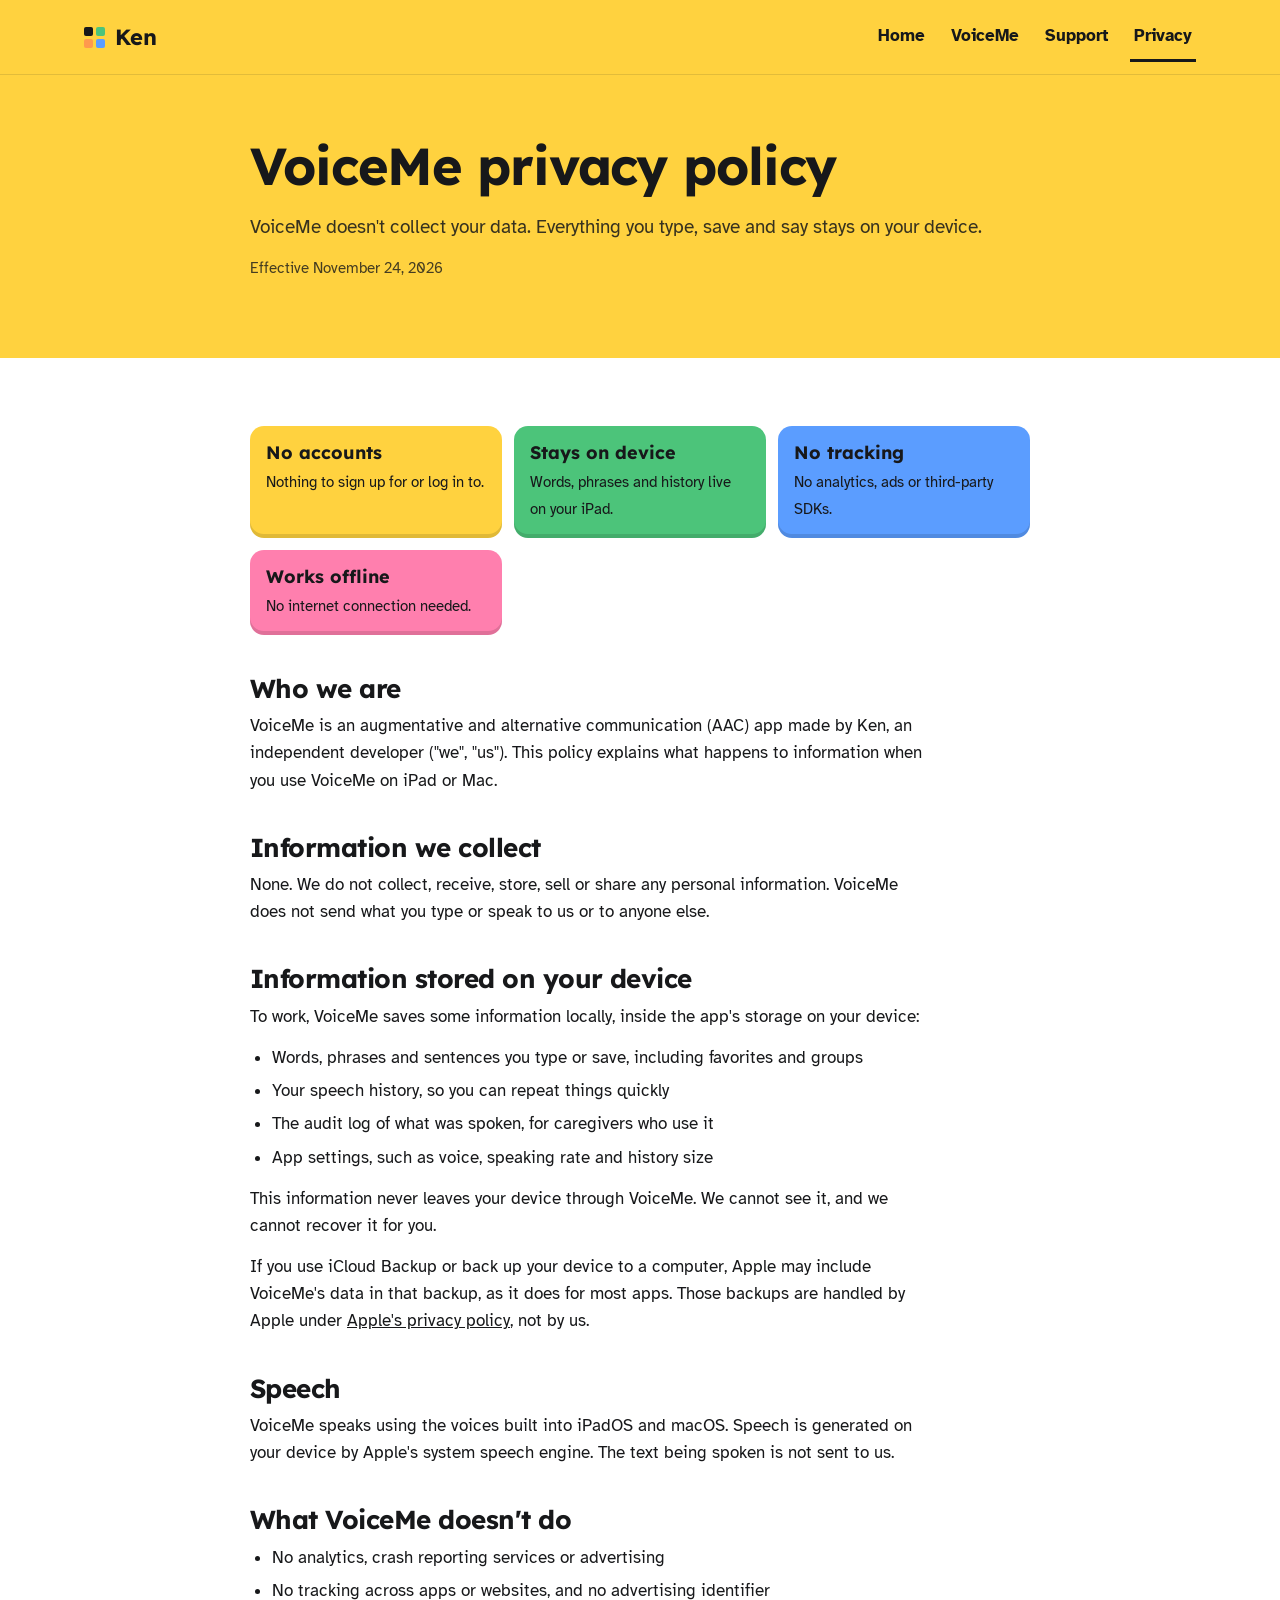
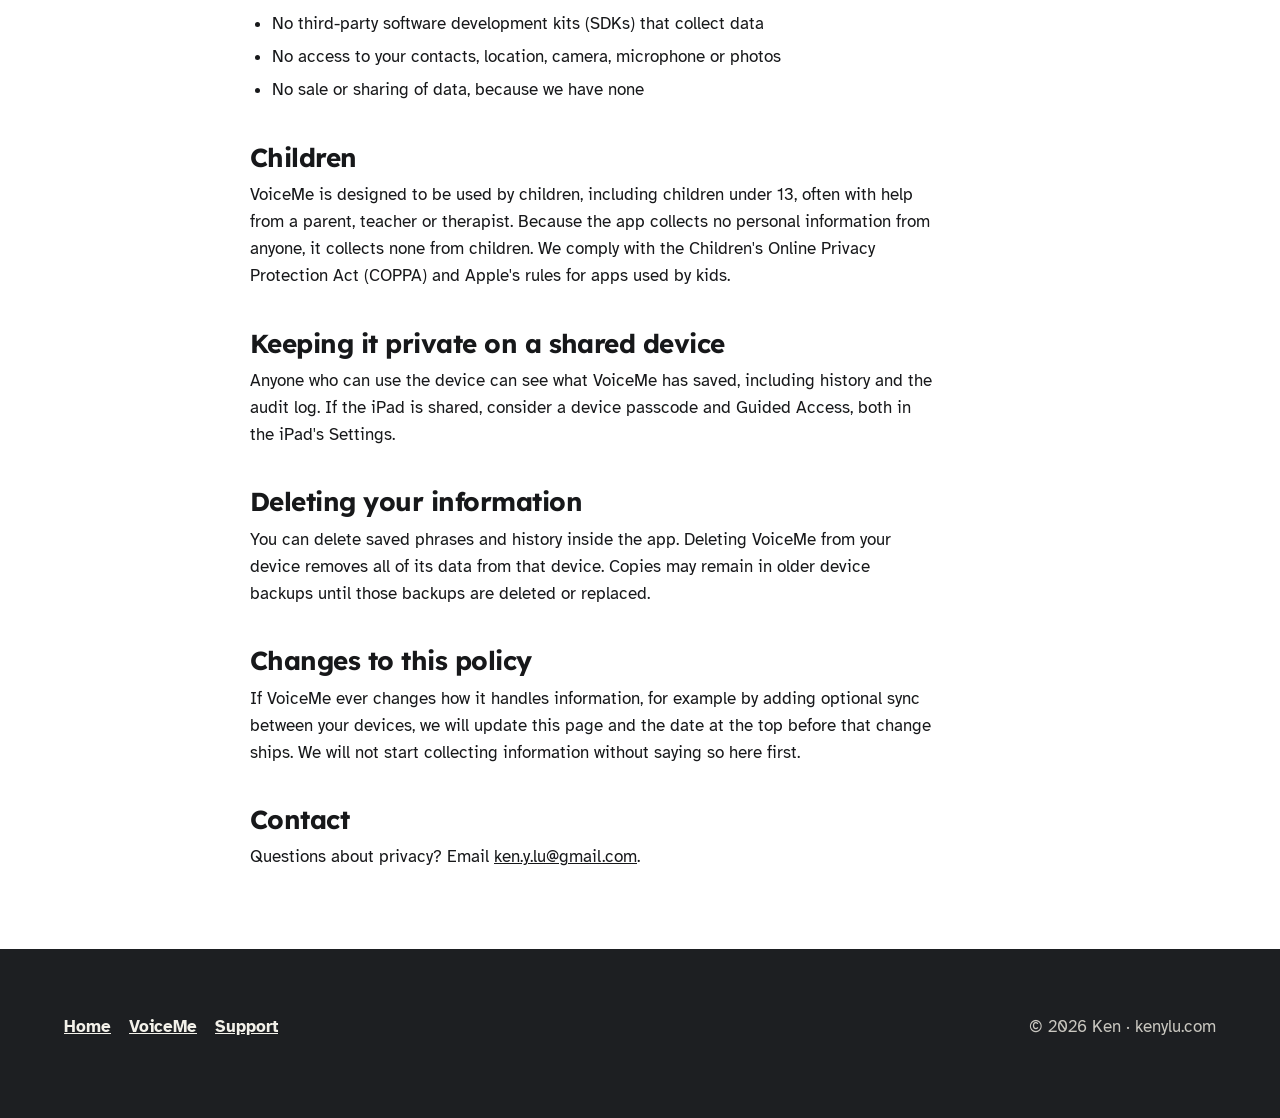
==== voiceme/privacy/index.html @ a942836a "Add VoiceMe Privacy Policy HTML page This file contains the complete privacy policy for VoiceMe, det" ====
<!DOCTYPE html>
<html lang="en">
<head>
<meta charset="utf-8">
<meta name="viewport" content="width=device-width, initial-scale=1">
<title>VoiceMe Privacy Policy</title>
<meta name="description" content="VoiceMe privacy policy: everything you type and save stays on your device. No accounts, no ads, no analytics, no tracking.">
<link rel="icon" href="data:image/svg+xml,%3Csvg xmlns='http://www.w3.org/2000/svg' viewBox='0 0 20 20'%3E%3Crect width='9' height='9' rx='2' fill='%2317181a'/%3E%3Crect x='11' width='9' height='9' rx='2' fill='%234cc47a'/%3E%3Crect y='11' width='9' height='9' rx='2' fill='%23ff9a4d'/%3E%3Crect x='11' y='11' width='9' height='9' rx='2' fill='%235b9dff'/%3E%3C/svg%3E">
<link rel="preconnect" href="https://fonts.googleapis.com">
<link rel="stylesheet" href="https://fonts.googleapis.com/css2?family=Lexend:wght@500;700&family=Atkinson+Hyperlegible:wght@400;700&display=swap">
<link rel="stylesheet" href="/assets/site.css">
</head>
<body>
<nav><div class="wrap">
  <a class="mark" href="/"><i><b></b><b></b><b></b><b></b></i>Ken</a>
  <a class="l" href="/">Home</a>
  <a class="l" href="/voiceme/">VoiceMe</a>
  <a class="l" href="/voiceme/support/">Support</a>
  <a class="l" href="/voiceme/privacy/" aria-current="page">Privacy</a>
</div></nav>

<main>
  <section class="hero band"><div class="doc">
    <h1>VoiceMe privacy policy</h1>
    <p class="lede">VoiceMe doesn't collect your data. Everything you type, save and say stays on your device.</p>
    <p class="date">Effective November 24, 2026</p>
  </div></section>

  <section class="band"><div class="doc">
    <div class="sum">
      <div class="y"><b>No accounts</b><span>Nothing to sign up for or log in to.</span></div>
      <div class="g"><b>Stays on device</b><span>Words, phrases and history live on your iPad.</span></div>
      <div class="bl"><b>No tracking</b><span>No analytics, ads or third-party SDKs.</span></div>
      <div class="pk"><b>Works offline</b><span>No internet connection needed.</span></div>
    </div>

    <h2>Who we are</h2>
    <p>VoiceMe is an augmentative and alternative communication (AAC) app made by Ken, an independent developer ("we", "us"). This policy explains what happens to information when you use VoiceMe on iPad or Mac.</p>

    <h2>Information we collect</h2>
    <p>None. We do not collect, receive, store, sell or share any personal information. VoiceMe does not send what you type or speak to us or to anyone else.</p>

    <h2>Information stored on your device</h2>
    <p>To work, VoiceMe saves some information locally, inside the app's storage on your device:</p>
    <ul>
      <li>Words, phrases and sentences you type or save, including favorites and groups</li>
      <li>Your speech history, so you can repeat things quickly</li>
      <li>The audit log of what was spoken, for caregivers who use it</li>
      <li>App settings, such as voice, speaking rate and history size</li>
    </ul>
    <p>This information never leaves your device through VoiceMe. We cannot see it, and we cannot recover it for you.</p>
    <p>If you use iCloud Backup or back up your device to a computer, Apple may include VoiceMe's data in that backup, as it does for most apps. Those backups are handled by Apple under <a href="https://www.apple.com/legal/privacy/">Apple's privacy policy</a>, not by us.</p>

    <h2>Speech</h2>
    <p>VoiceMe speaks using the voices built into iPadOS and macOS. Speech is generated on your device by Apple's system speech engine. The text being spoken is not sent to us.</p>

    <h2>What VoiceMe doesn't do</h2>
    <ul>
      <li>No analytics, crash reporting services or advertising</li>
      <li>No tracking across apps or websites, and no advertising identifier</li>
      <li>No third-party software development kits (SDKs) that collect data</li>
      <li>No access to your contacts, location, camera, microphone or photos</li>
      <li>No sale or sharing of data, because we have none</li>
    </ul>

    <h2>Children</h2>
    <p>VoiceMe is designed to be used by children, including children under 13, often with help from a parent, teacher or therapist. Because the app collects no personal information from anyone, it collects none from children. We comply with the Children's Online Privacy Protection Act (COPPA) and Apple's rules for apps used by kids.</p>

    <h2>Keeping it private on a shared device</h2>
    <p>Anyone who can use the device can see what VoiceMe has saved, including history and the audit log. If the iPad is shared, consider a device passcode and Guided Access, both in the iPad's Settings.</p>

    <h2>Deleting your information</h2>
    <p>You can delete saved phrases and history inside the app. Deleting VoiceMe from your device removes all of its data from that device. Copies may remain in older device backups until those backups are deleted or replaced.</p>

    <h2>Changes to this policy</h2>
    <p>If VoiceMe ever changes how it handles information, for example by adding optional sync between your devices, we will update this page and the date at the top before that change ships. We will not start collecting information without saying so here first.</p>

    <h2>Contact</h2>
    <p>Questions about privacy? Email <a href="mailto:ken.y.lu@gmail.com">ken.y.lu@gmail.com</a>.</p>
  </div></section>
</main>

<footer class="band" id="contact"><div class="wrap">
  <div>
    <p class="links"><a href="/">Home</a><a href="/voiceme/">VoiceMe</a><a href="/voiceme/support/">Support</a></p>
  </div>
  <p>© 2026 Ken · kenylu.com</p>
</div></footer>
</body>
</html>
---- assets/site.css ----
/* VOICE everyday and warm: a person's site, with VoiceMe as one project
   IDEA an AAC communication board: colour-coded word tiles (people yellow, actions green, things orange, describing blue, social pink)
   PICTURE home: a board of tiles about Ken; VoiceMe: a working iPad sketch of the app
   COLOUR white ground, near-black ink, sunflower yellow band leading, board colours as working accents
   TYPE Lexend 700 display + Atkinson Hyperlegible text (both built for readability)
   LAYOUT laptop: yellow band with intro left and picture right; phone: title, picture, then text */
:root{color-scheme:light dark;--bg:light-dark(#ffffff,#131517);--ink:light-dark(#17181a,#f3f1ea);--soft:light-dark(#55575c,#b5b3ad);--line:light-dark(#e4e2dc,#2c2f33);--band:light-dark(#ffd23f,#3a3110);--bandink:light-dark(#17181a,#fff6d6);--panel:light-dark(#f7f6f2,#1b1e21);--y:#ffd23f;--g:#4cc47a;--o:#ff9a4d;--b:#5b9dff;--p:#ff7fae;--tileink:#17181a;--dev:light-dark(#1d1f22,#0a0b0c)}
:root[data-theme=light]{color-scheme:light}
:root[data-theme=dark]{color-scheme:dark}
*{box-sizing:border-box;min-width:0}
html{scroll-padding-top:80px}
body{margin:0;background:var(--bg);color:var(--ink);font:17px/1.6 "Atkinson Hyperlegible",system-ui,sans-serif;overflow-x:clip}
a{color:inherit}
h1,h2,h3{font-family:Lexend,system-ui,sans-serif;font-weight:700;line-height:1.05;letter-spacing:-.02em;text-wrap:balance;margin:0}
h1{font-size:clamp(36px,5vw,52px)}
h2{font-size:clamp(28px,3.4vw,38px);margin-bottom:16px}
h3{font-size:21px;margin-bottom:6px;line-height:1.2}
p{margin:0 0 14px;max-width:62ch}
.band{padding-block:clamp(32px,5vw,72px);padding-left:max(5vw,16px);padding-right:max(5vw,16px)}
.wrap{max-width:1240px;margin:0 auto}
nav{position:sticky;top:0;z-index:5;background:var(--band);color:var(--bandink);border-bottom:1px solid color-mix(in srgb,var(--bandink) 12%,transparent)}
nav .wrap{display:flex;flex-wrap:wrap;align-items:center;gap:4px 18px;padding:12px max(5vw,16px)}
.mark{font:700 22px Lexend,sans-serif;text-decoration:none;margin-right:auto;display:flex;align-items:center;gap:10px}
.mark i{display:grid;grid-template-columns:repeat(2,9px);gap:3px}
.mark i b{width:9px;height:9px;border-radius:2px;background:var(--bandink)}
.mark i b:nth-child(2){background:var(--g)}
.mark i b:nth-child(3){background:var(--o)}
.mark i b:nth-child(4){background:var(--b)}
nav a.l{text-decoration:none;padding:10px 4px;font-weight:700;border-bottom:3px solid transparent}
nav a.l:hover,nav a.l[aria-current]{border-color:currentColor}
.hero{background:var(--band);color:var(--bandink)}
.hero .wrap{display:grid;grid-template-columns:minmax(0,5fr) minmax(0,7fr);gap:clamp(24px,4vw,56px);align-items:center}
.lede{font-size:19px;color:var(--bandink);opacity:.86;margin-top:18px}
.btns{display:flex;flex-wrap:wrap;gap:12px;margin-top:24px}
.btn{display:inline-flex;align-items:center;min-height:48px;padding:0 20px;border-radius:12px;font-weight:700;text-decoration:none;border:2px solid currentColor;cursor:pointer;font-size:16px;font-family:inherit;background:transparent;color:inherit}
.btn.solid{background:var(--bandink);color:var(--band);border-color:var(--bandink)}
.btn:focus-visible,.tile:focus-visible,input:focus-visible,button:focus-visible,a:focus-visible,summary:focus-visible{outline:3px solid var(--b);outline-offset:3px}
/* home: tiles about Ken */
.me{display:grid;grid-template-columns:repeat(3,minmax(0,1fr));gap:12px}
.me div{border-radius:18px;padding:18px;min-height:130px;display:flex;flex-direction:column;justify-content:flex-end;color:var(--tileink);box-shadow:inset 0 -6px 0 rgba(0,0,0,.14)}
.me .big{grid-column:span 2;grid-row:span 2;background:#fff;border:3px solid var(--tileink)}
.me .wide{grid-column:1/-1;min-height:96px}
.me .k{background:var(--tileink);color:#fff6d6}
.me b{font:700 clamp(20px,2.4vw,30px)/1.1 Lexend,sans-serif;letter-spacing:-.02em}
.me .big b{font-size:clamp(28px,3.6vw,44px)}
.me span{font-size:15px;margin-top:6px;opacity:.85}
/* VoiceMe: the device */
.ipad{background:var(--dev);border-radius:34px;padding:16px;box-shadow:0 24px 0 -12px color-mix(in srgb,#000 22%,transparent);max-width:680px;margin-inline:auto;width:100%}
.screen{background:#fbfaf7;color:#17181a;border-radius:20px;padding:14px;display:grid;gap:12px}
.sbar{display:flex;justify-content:space-between;font-size:13px;color:#55575c;padding:0 4px}
.msg{display:flex;gap:8px;align-items:stretch}
.msg input{flex:1;font:700 clamp(17px,2vw,22px) "Atkinson Hyperlegible",sans-serif;padding:12px 14px;border:2px solid #d9d6cd;border-radius:14px;background:#fff;color:#17181a;min-height:56px}
.speak{border:0;border-radius:14px;background:#17181a;color:#fff;font:700 17px Lexend,sans-serif;padding:0 20px;min-height:56px;cursor:pointer;display:flex;align-items:center;gap:8px}
.speak svg{width:22px;height:22px}
.speak.on{background:#1f8f4d}
.ctl{display:flex;gap:8px;flex-wrap:wrap;align-items:center}
.ctl button{border:1px solid #d9d6cd;background:#fff;color:#17181a;border-radius:10px;min-height:44px;padding:0 14px;font:700 15px "Atkinson Hyperlegible",sans-serif;cursor:pointer}
.ctl span{font-size:14px;color:#55575c;margin-left:auto}
.board{display:grid;grid-template-columns:repeat(4,minmax(0,1fr));gap:8px}
.tile{border:0;border-radius:12px;min-height:64px;font:700 clamp(15px,1.6vw,19px) "Atkinson Hyperlegible",sans-serif;color:var(--tileink);cursor:pointer;box-shadow:inset 0 -4px 0 rgba(0,0,0,.14);transition:transform .12s}
.tile:active{transform:translateY(2px);box-shadow:inset 0 -2px 0 rgba(0,0,0,.14)}
.y{background:var(--y)}
.g{background:var(--g)}
.o{background:var(--o)}
.bl{background:var(--b)}
.pk{background:var(--p)}
.recent{display:flex;gap:6px;flex-wrap:wrap;font-size:14px}
.recent b{color:#55575c;font-weight:400;margin-right:4px;align-self:center}
.recent button{border:1px dashed #c9c5ba;background:transparent;color:#17181a;border-radius:999px;padding:6px 12px;min-height:36px;font:14px "Atkinson Hyperlegible",sans-serif;cursor:pointer}
.sr{position:absolute;left:-9999px}
.note{font-size:14px;margin-top:12px;text-align:center;color:var(--bandink);opacity:.75}
/* sections */
.cols{display:grid;grid-template-columns:repeat(auto-fit,minmax(min(100%,340px),1fr));gap:20px}
.card{background:var(--panel);border:1px solid var(--line);border-radius:18px;padding:24px;display:flex;flex-direction:column}
.card .meta{display:flex;flex-wrap:wrap;gap:8px;margin:4px 0 14px}
.chip{font-size:14px;font-weight:700;padding:4px 10px;border-radius:999px;background:color-mix(in srgb,var(--g) 26%,transparent)}
.chip.w{background:color-mix(in srgb,var(--y) 40%,transparent)}
.card .go{margin-top:auto;font-weight:700}
.feat{display:grid;grid-template-columns:repeat(auto-fit,minmax(min(100%,250px),1fr));gap:16px;margin-top:8px}
.feat div{border-top:6px solid var(--c);padding-top:14px}
.feat p{font-size:16px;color:var(--soft)}
.split{display:grid;grid-template-columns:minmax(0,1fr) minmax(0,1fr);gap:clamp(24px,4vw,56px);align-items:start}
.road{list-style:none;margin:0;padding:0}
.road li{display:grid;grid-template-columns:44px minmax(0,1fr) auto;gap:14px;align-items:center;padding:12px 0;border-bottom:1px solid var(--line)}
.road .n{width:40px;height:40px;border-radius:10px;display:grid;place-items:center;font:700 16px Lexend,sans-serif;background:var(--panel);border:1px solid var(--line)}
.road .done .n{background:var(--g);color:var(--tileink);border-color:transparent}
.road small{font-size:14px;color:var(--soft);white-space:nowrap}
.road .done small{color:var(--ink);font-weight:700}
.stack{display:flex;flex-wrap:wrap;gap:8px;margin:12px 0 0;padding:0;list-style:none}
.stack li{border:1px solid var(--line);border-radius:10px;padding:8px 12px;font-weight:700;font-size:15px}
blockquote{margin:0 0 18px;padding:18px 20px;border-radius:14px;background:color-mix(in srgb,var(--p) 18%,var(--bg));font-size:18px}
.tint{background:var(--panel);border-block:1px solid var(--line)}
/* policy and support pages */
.doc{max-width:780px;margin:0 auto}
.doc h2{font-size:26px;margin:40px 0 10px}
.doc h3{font-size:19px;margin:22px 0 6px}
.doc ul{padding-left:22px;margin:0 0 14px}
.doc li{margin:6px 0;max-width:62ch}
.doc .date{font-size:15px;color:var(--bandink);opacity:.8;margin-top:12px}
.sum{display:grid;grid-template-columns:repeat(auto-fit,minmax(min(100%,210px),1fr));gap:12px;margin-top:4px}
.sum div{border-radius:14px;padding:16px;color:var(--tileink);box-shadow:inset 0 -4px 0 rgba(0,0,0,.12)}
.sum b{display:block;font:700 18px/1.2 Lexend,sans-serif;margin-bottom:4px}
.sum span{font-size:15px}
details{border-bottom:1px solid var(--line);padding:4px 0}
summary{cursor:pointer;font-weight:700;font-size:18px;padding:12px 0;min-height:44px}
details p,details ol{margin:0 0 14px}
.mail{display:inline-flex;align-items:center;gap:10px;font:700 clamp(18px,2.4vw,24px) Lexend,sans-serif;word-break:break-all}
footer{background:var(--dev);color:#f3f1ea}
footer .wrap{display:flex;flex-wrap:wrap;gap:16px 40px;align-items:end;justify-content:space-between}
footer p{color:#c9c7c0}
footer a{font-weight:700;color:#f3f1ea}
footer .links{display:flex;flex-wrap:wrap;gap:6px 18px}
@media(max-width:860px){.hero .wrap,.split{grid-template-columns:minmax(0,1fr)}}
@media(max-width:600px){.me{grid-template-columns:repeat(2,minmax(0,1fr))}.me div{min-height:104px;padding:14px}.me .big{grid-row:auto}.ipad{padding:10px;border-radius:24px}.screen{padding:10px;border-radius:16px}.board{grid-template-columns:repeat(3,minmax(0,1fr))}.speak span{display:none}.speak{padding:0 16px}.ctl span{margin-left:0;width:100%}nav .wrap{gap:0 12px}}
@media(prefers-reduced-motion:reduce){.tile{transition:none}html{scroll-behavior:auto}}
@media(prefers-reduced-motion:no-preference){html{scroll-behavior:smooth}}
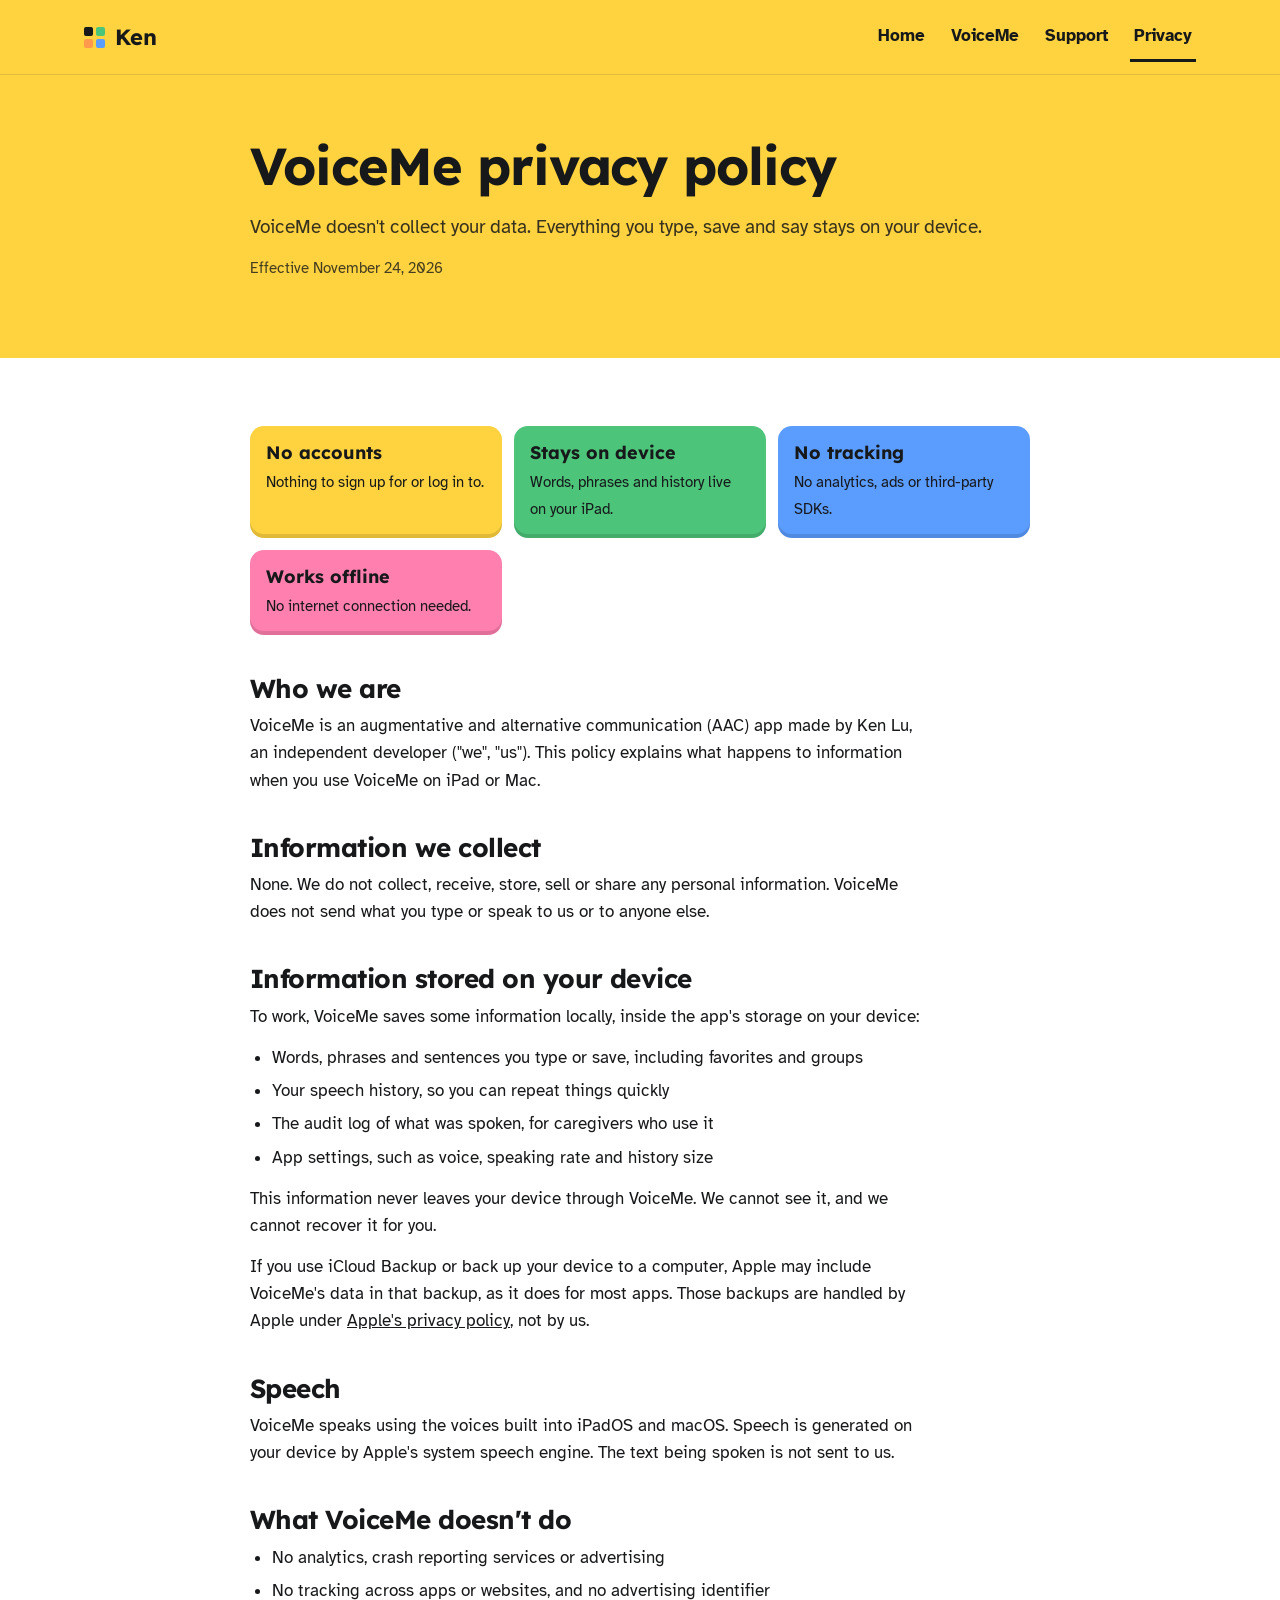
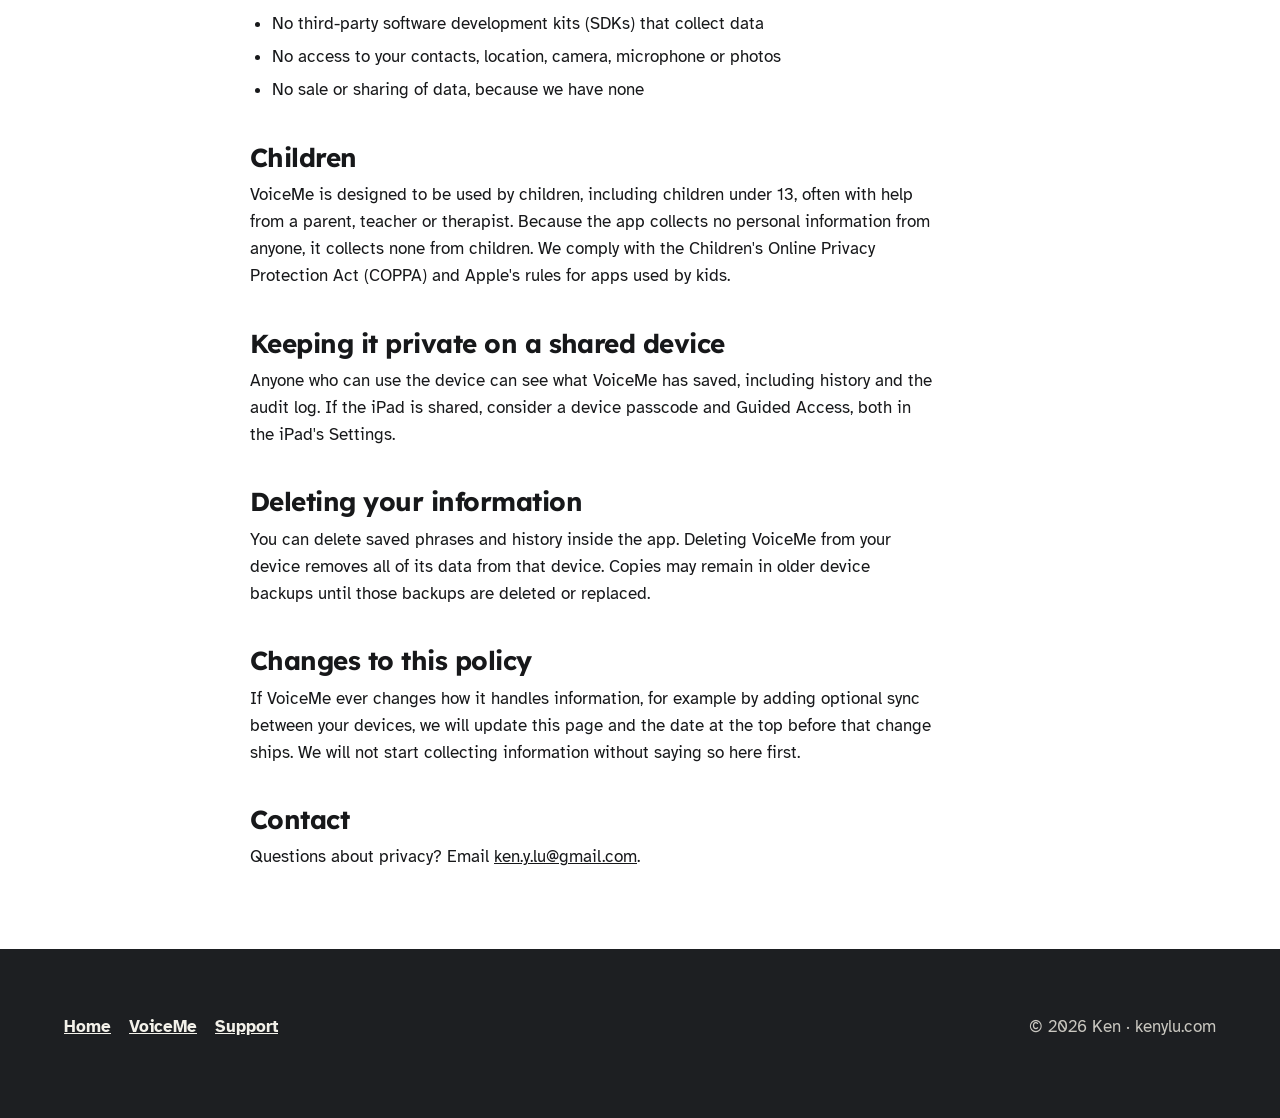
==== commit a59023b7: "Update index.html" ====
--- a/voiceme/privacy/index.html
+++ b/voiceme/privacy/index.html
@@ -35,7 +35,7 @@
     </div>
 
     <h2>Who we are</h2>
-    <p>VoiceMe is an augmentative and alternative communication (AAC) app made by Ken, an independent developer ("we", "us"). This policy explains what happens to information when you use VoiceMe on iPad or Mac.</p>
+    <p>VoiceMe is an augmentative and alternative communication (AAC) app made by Ken Lu, an independent developer ("we", "us"). This policy explains what happens to information when you use VoiceMe on iPad or Mac.</p>
 
     <h2>Information we collect</h2>
     <p>None. We do not collect, receive, store, sell or share any personal information. VoiceMe does not send what you type or speak to us or to anyone else.</p>
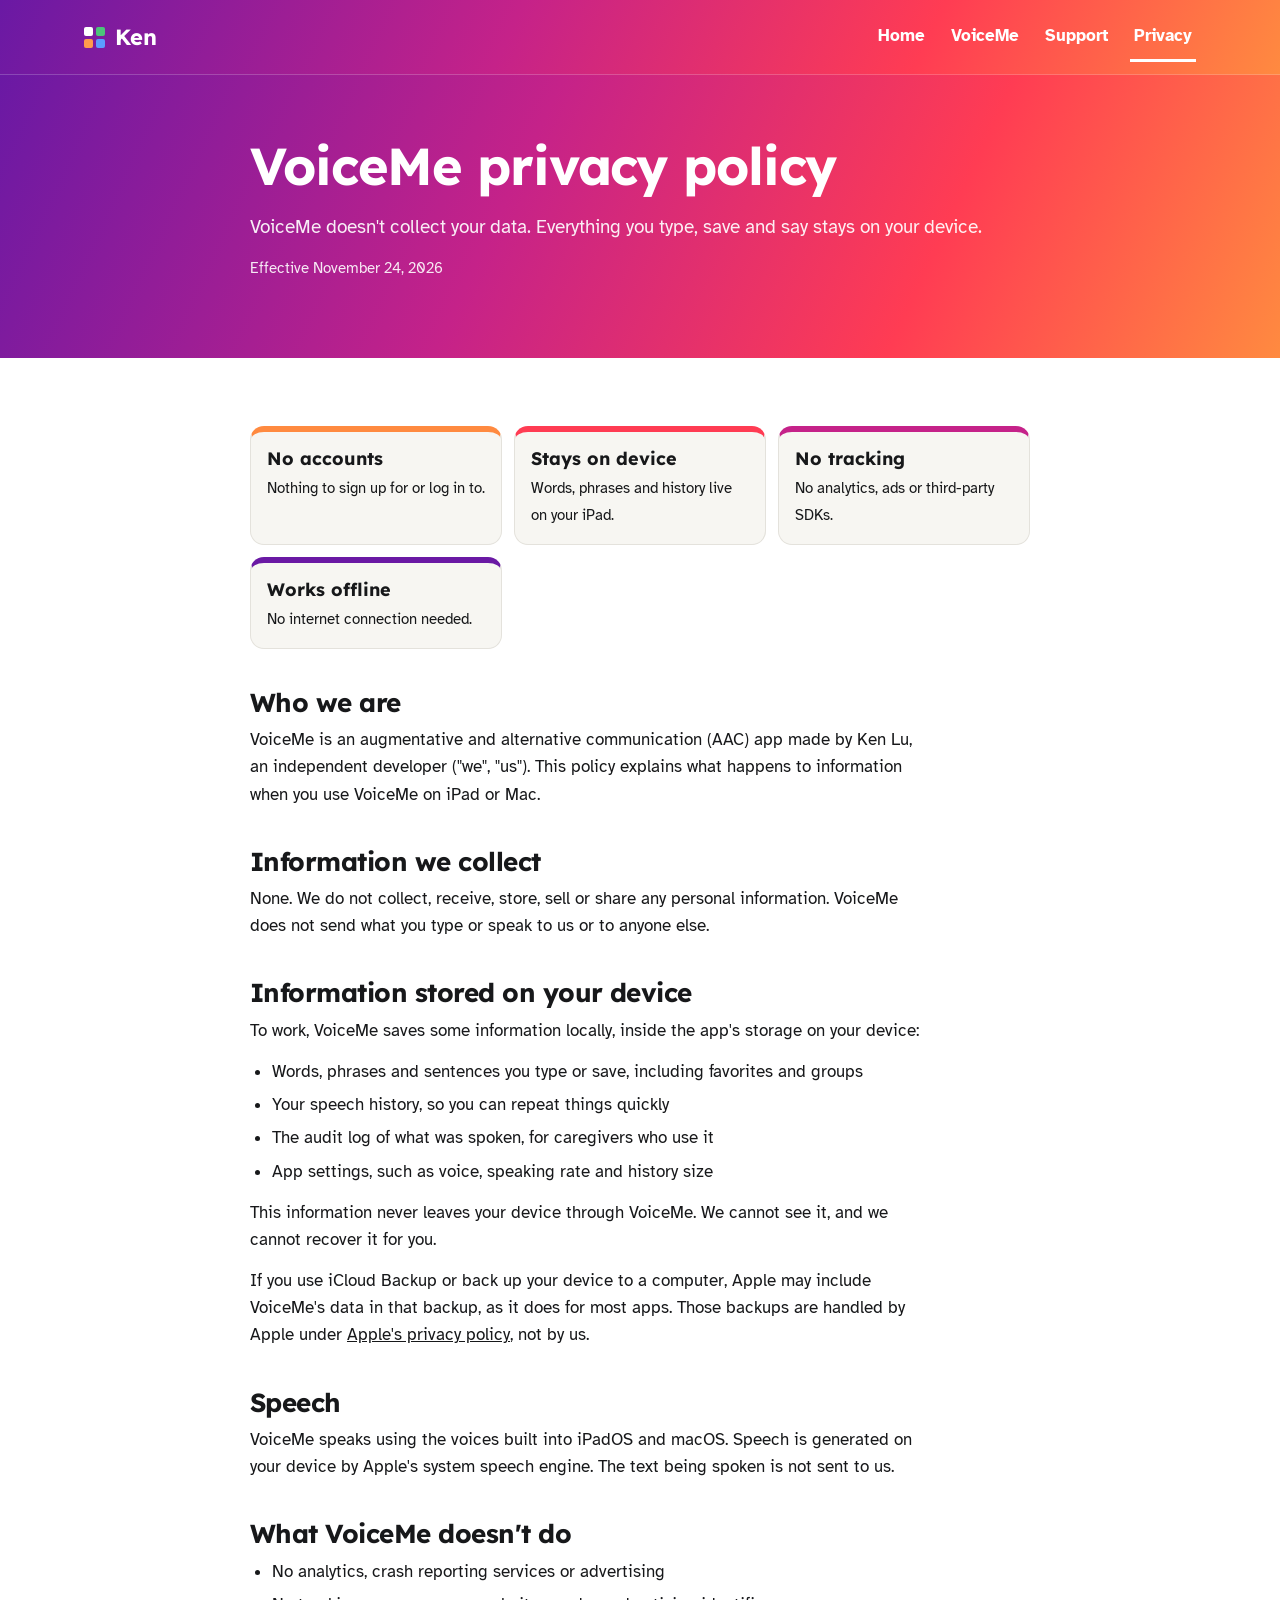
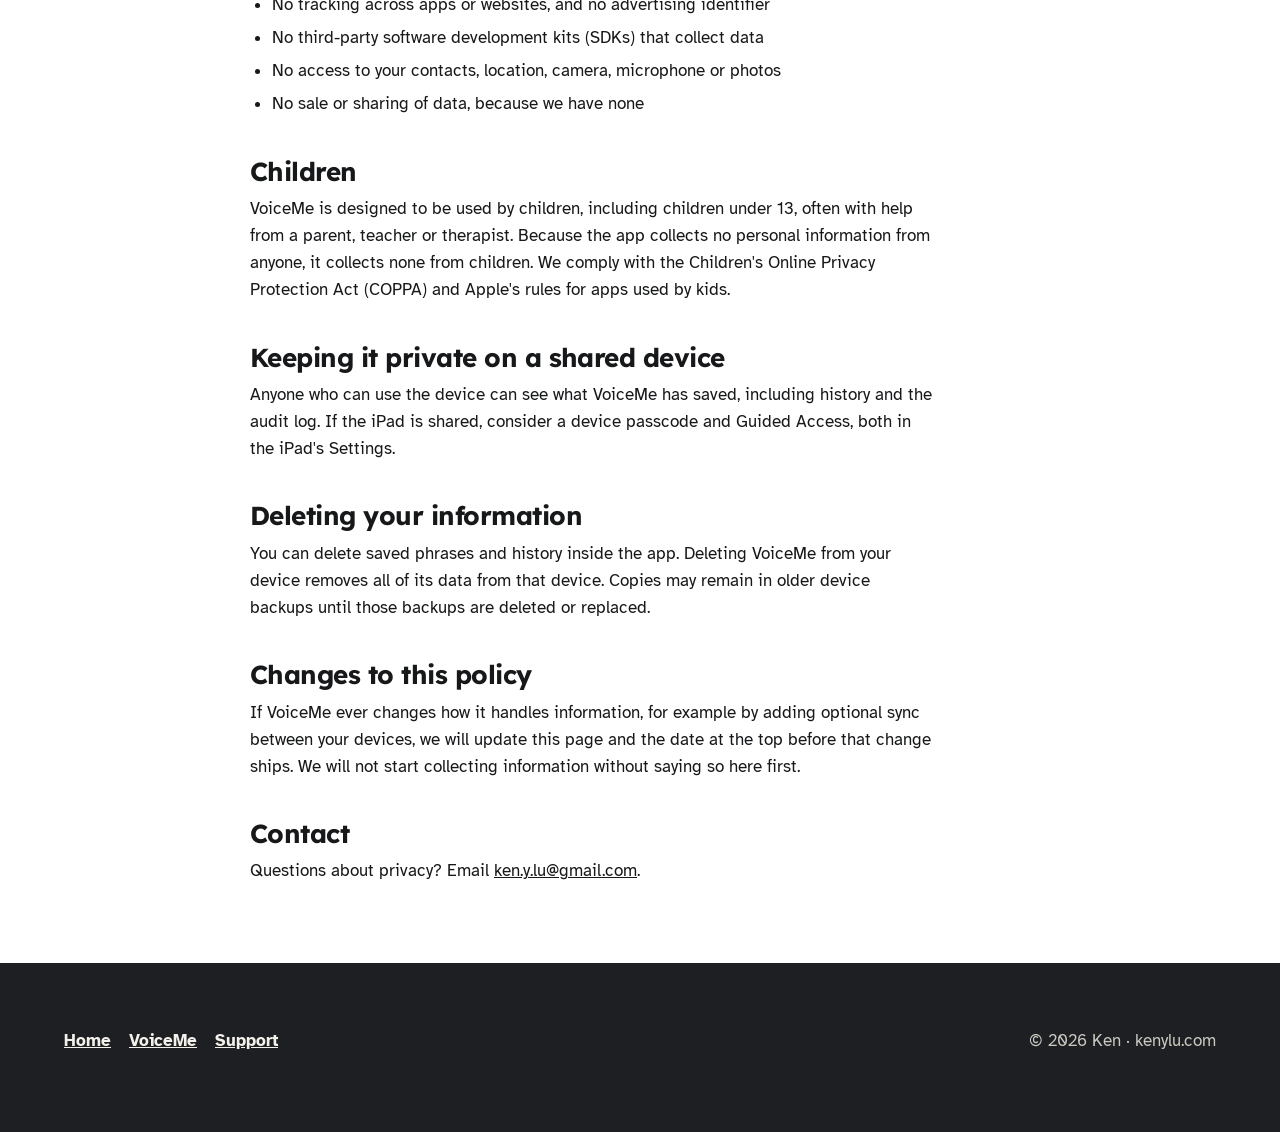
==== commit 2f739495: "VoiceMe pages: use the app icon's orange-to-purple colors Co-Authored-By: Claude Opus 5.5 <noreply@a" ====
--- a/voiceme/privacy/index.html
+++ b/voiceme/privacy/index.html
@@ -5,12 +5,12 @@
 <meta name="viewport" content="width=device-width, initial-scale=1">
 <title>VoiceMe Privacy Policy</title>
 <meta name="description" content="VoiceMe privacy policy: everything you type and save stays on your device. No accounts, no ads, no analytics, no tracking.">
-<link rel="icon" href="data:image/svg+xml,%3Csvg xmlns='http://www.w3.org/2000/svg' viewBox='0 0 20 20'%3E%3Crect width='9' height='9' rx='2' fill='%2317181a'/%3E%3Crect x='11' width='9' height='9' rx='2' fill='%234cc47a'/%3E%3Crect y='11' width='9' height='9' rx='2' fill='%23ff9a4d'/%3E%3Crect x='11' y='11' width='9' height='9' rx='2' fill='%235b9dff'/%3E%3C/svg%3E">
+<link rel="icon" href="data:image/svg+xml,%3Csvg xmlns='http://www.w3.org/2000/svg' viewBox='0 0 64 64'%3E%3Cdefs%3E%3ClinearGradient id='g' x1='0' y1='0' x2='1' y2='1'%3E%3Cstop offset='0' stop-color='%23ff8a40'/%3E%3Cstop offset='.45' stop-color='%23ff3c53'/%3E%3Cstop offset='.75' stop-color='%23c52289'/%3E%3Cstop offset='1' stop-color='%236a19a4'/%3E%3C/linearGradient%3E%3C/defs%3E%3Crect width='64' height='64' rx='14' fill='url(%23g)'/%3E%3Cpath d='M11 28v8M18 22v20M25 15v34M32 20v24M39 12v40M46 22v20M53 28v8' stroke='%23fff' stroke-width='4.5' stroke-linecap='round'/%3E%3C/svg%3E">
 <link rel="preconnect" href="https://fonts.googleapis.com">
 <link rel="stylesheet" href="https://fonts.googleapis.com/css2?family=Lexend:wght@500;700&family=Atkinson+Hyperlegible:wght@400;700&display=swap">
 <link rel="stylesheet" href="/assets/site.css">
 </head>
-<body>
+<body class="vm">
 <nav><div class="wrap">
   <a class="mark" href="/"><i><b></b><b></b><b></b><b></b></i>Ken</a>
   <a class="l" href="/">Home</a>
--- a/assets/site.css
+++ b/assets/site.css
@@ -110,6 +110,27 @@
 footer p{color:#c9c7c0}
 footer a{font-weight:700;color:#f3f1ea}
 footer .links{display:flex;flex-wrap:wrap;gap:6px 18px}
+/* VoiceMe pages: colours from the app icon (orange, coral, magenta, purple) */
+.vm{--bandink:#ffffff;--vm1:#ff8a40;--vm2:#ff3c53;--vm3:#c52289;--vm4:#6a19a4}
+.vm nav,.vm .hero{background:linear-gradient(115deg,var(--vm4) 0%,var(--vm3) 40%,var(--vm2) 72%,var(--vm1) 100%);color:#fff}
+.vm nav{border-bottom-color:rgba(255,255,255,.2)}
+.vm .lede{opacity:.92}
+.vm .btn.solid{background:#fff;color:var(--vm4);border-color:#fff}
+.vm .hero .btn:not(.solid){border-color:#fff;color:#fff}
+.vm .note{opacity:.85}
+.app{display:flex;align-items:center;gap:18px}
+.appicon{width:clamp(56px,7vw,76px);height:auto;flex:none;border-radius:16px;box-shadow:0 0 0 3px rgba(255,255,255,.35),0 10px 24px -10px rgba(0,0,0,.45)}
+.vm .speak{background:linear-gradient(135deg,var(--vm1),var(--vm2) 45%,var(--vm3))}
+.vm .speak.on{background:var(--vm4)}
+.vm .road .done .n{background:var(--vm3);color:#fff}
+.vm blockquote{background:color-mix(in srgb,var(--vm3) 14%,var(--bg))}
+.vm .sum div{background:var(--panel);color:var(--ink);border:1px solid var(--line);border-top:6px solid var(--vm2);box-shadow:none}
+.vm .sum .y{border-top-color:var(--vm1)}
+.vm .sum .g{border-top-color:var(--vm2)}
+.vm .sum .bl{border-top-color:var(--vm3)}
+.vm .sum .pk{border-top-color:var(--vm4)}
+.vm .doc .date{opacity:.9}
+@media(max-width:860px){.vm .hero{background:linear-gradient(165deg,var(--vm4) 0%,var(--vm3) 45%,var(--vm2) 78%,var(--vm1) 100%)}}
 @media(max-width:860px){.hero .wrap,.split{grid-template-columns:minmax(0,1fr)}}
 @media(max-width:600px){.me{grid-template-columns:repeat(2,minmax(0,1fr))}.me div{min-height:104px;padding:14px}.me .big{grid-row:auto}.ipad{padding:10px;border-radius:24px}.screen{padding:10px;border-radius:16px}.board{grid-template-columns:repeat(3,minmax(0,1fr))}.speak span{display:none}.speak{padding:0 16px}.ctl span{margin-left:0;width:100%}nav .wrap{gap:0 12px}}
 @media(prefers-reduced-motion:reduce){.tile{transition:none}html{scroll-behavior:auto}}
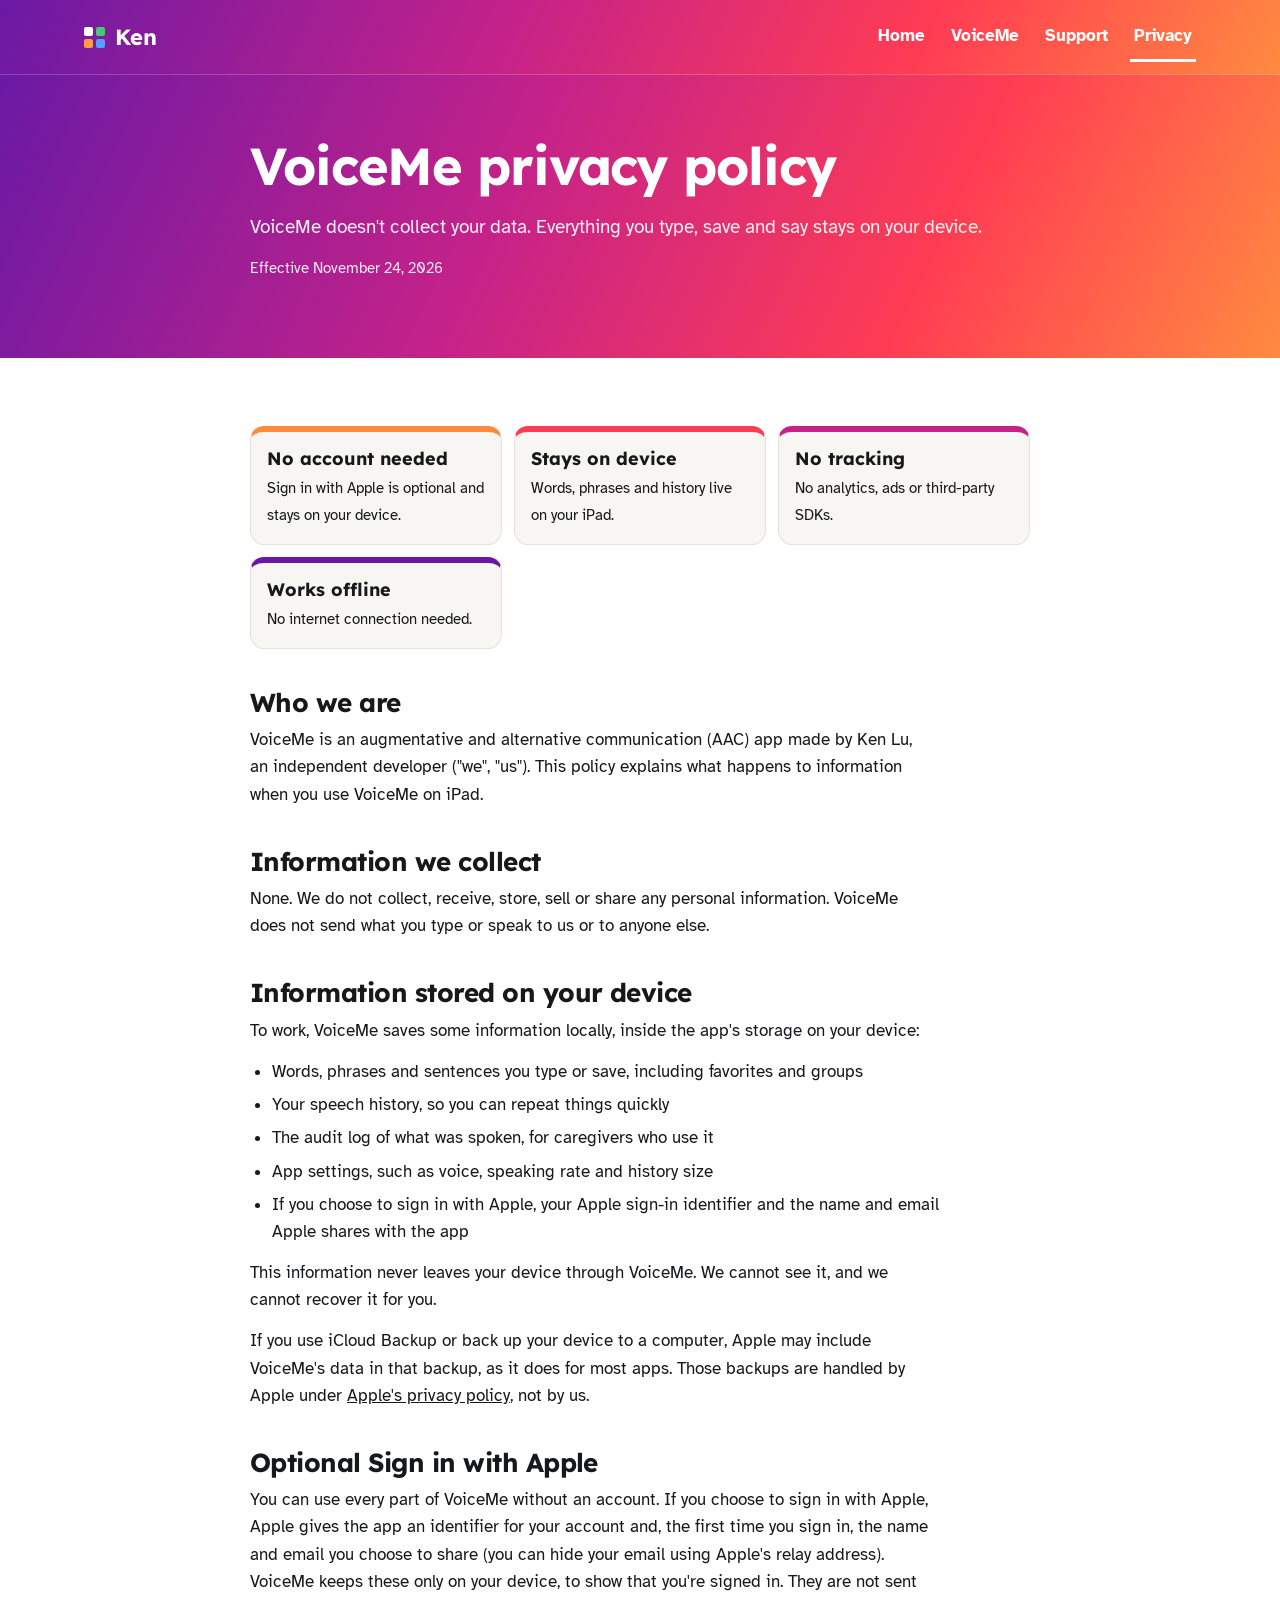
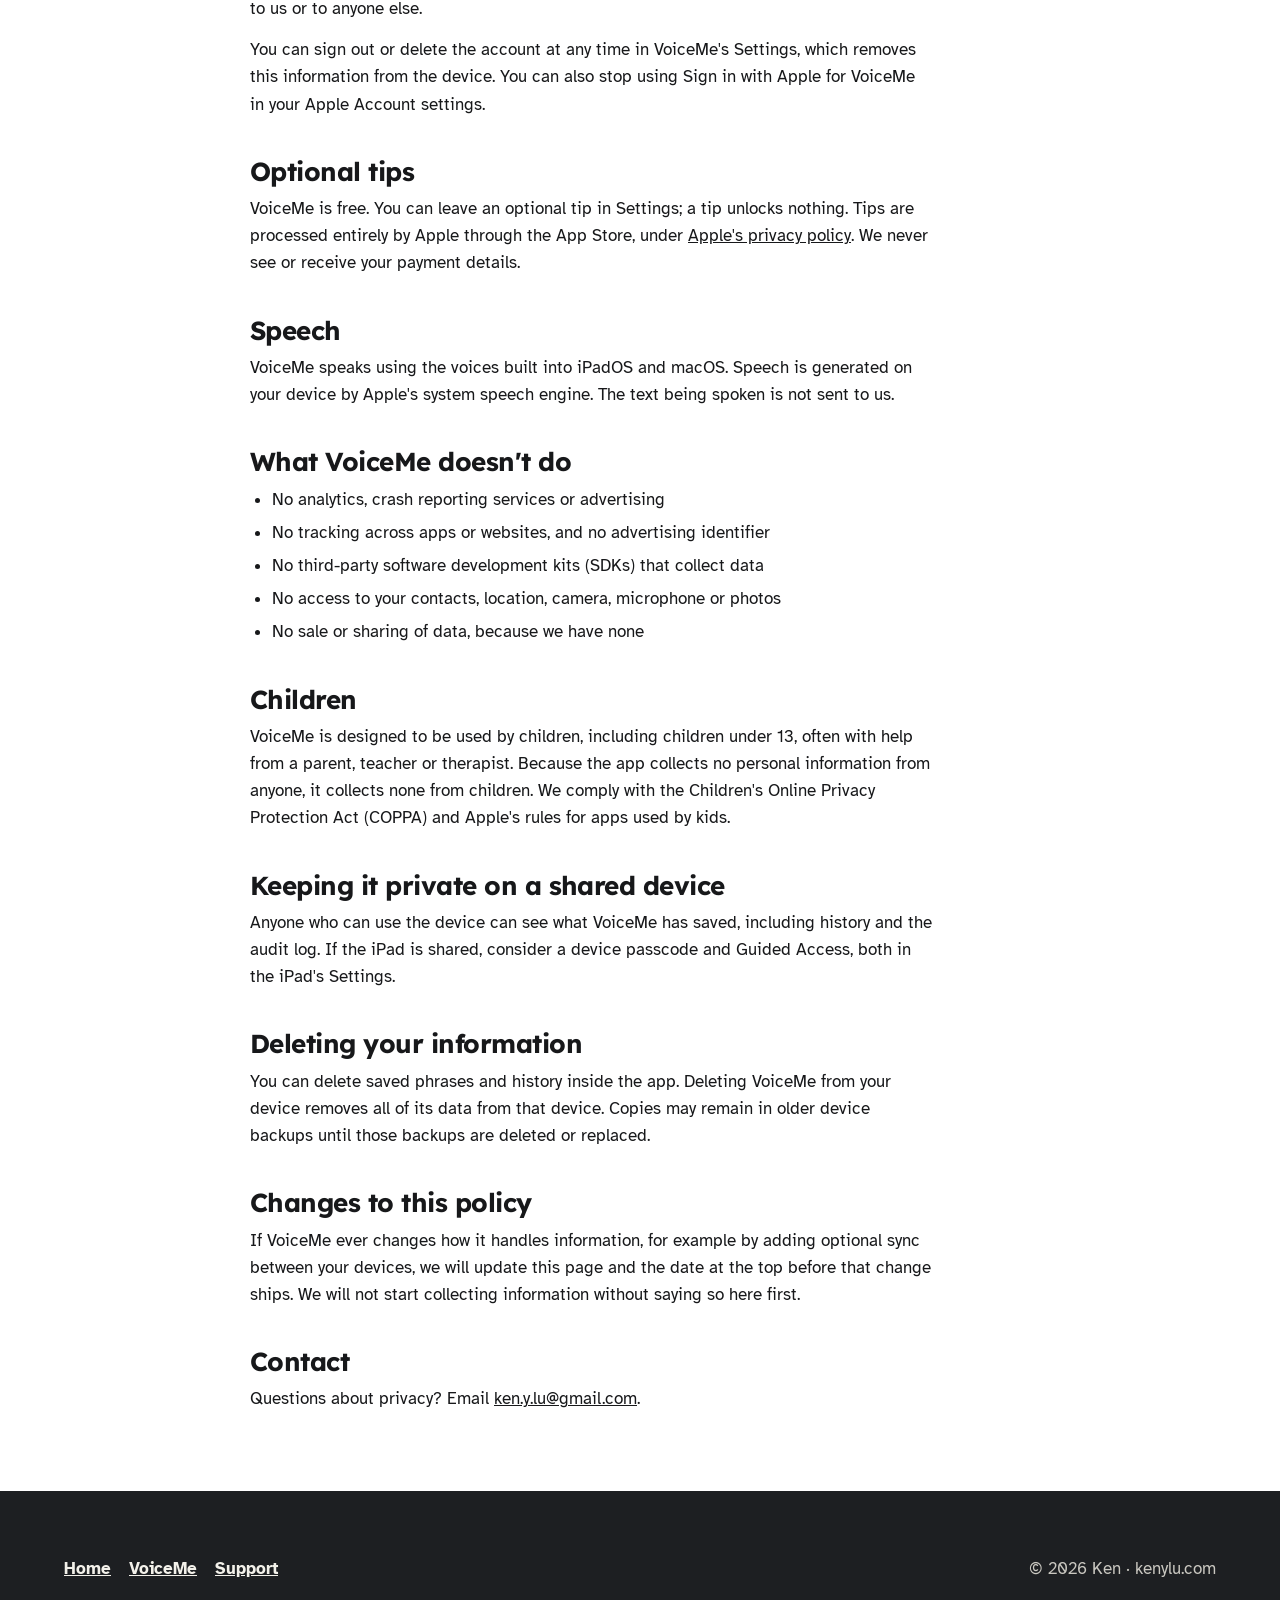
==== commit 3f29ee6a: "Privacy policy and support: cover optional Sign in with Apple and tips Co-Authored-By: Claude Opus 5" ====
--- a/voiceme/privacy/index.html
+++ b/voiceme/privacy/index.html
@@ -28,14 +28,14 @@
 
   <section class="band"><div class="doc">
     <div class="sum">
-      <div class="y"><b>No accounts</b><span>Nothing to sign up for or log in to.</span></div>
+      <div class="y"><b>No account needed</b><span>Sign in with Apple is optional and stays on your device.</span></div>
       <div class="g"><b>Stays on device</b><span>Words, phrases and history live on your iPad.</span></div>
       <div class="bl"><b>No tracking</b><span>No analytics, ads or third-party SDKs.</span></div>
       <div class="pk"><b>Works offline</b><span>No internet connection needed.</span></div>
     </div>
 
     <h2>Who we are</h2>
-    <p>VoiceMe is an augmentative and alternative communication (AAC) app made by Ken Lu, an independent developer ("we", "us"). This policy explains what happens to information when you use VoiceMe on iPad or Mac.</p>
+    <p>VoiceMe is an augmentative and alternative communication (AAC) app made by Ken Lu, an independent developer ("we", "us"). This policy explains what happens to information when you use VoiceMe on iPad.</p>
 
     <h2>Information we collect</h2>
     <p>None. We do not collect, receive, store, sell or share any personal information. VoiceMe does not send what you type or speak to us or to anyone else.</p>
@@ -47,9 +47,17 @@
       <li>Your speech history, so you can repeat things quickly</li>
       <li>The audit log of what was spoken, for caregivers who use it</li>
       <li>App settings, such as voice, speaking rate and history size</li>
+      <li>If you choose to sign in with Apple, your Apple sign-in identifier and the name and email Apple shares with the app</li>
     </ul>
     <p>This information never leaves your device through VoiceMe. We cannot see it, and we cannot recover it for you.</p>
     <p>If you use iCloud Backup or back up your device to a computer, Apple may include VoiceMe's data in that backup, as it does for most apps. Those backups are handled by Apple under <a href="https://www.apple.com/legal/privacy/">Apple's privacy policy</a>, not by us.</p>
+
+    <h2>Optional Sign in with Apple</h2>
+    <p>You can use every part of VoiceMe without an account. If you choose to sign in with Apple, Apple gives the app an identifier for your account and, the first time you sign in, the name and email you choose to share (you can hide your email using Apple's relay address). VoiceMe keeps these only on your device, to show that you're signed in. They are not sent to us or to anyone else.</p>
+    <p>You can sign out or delete the account at any time in VoiceMe's Settings, which removes this information from the device. You can also stop using Sign in with Apple for VoiceMe in your Apple Account settings.</p>
+
+    <h2>Optional tips</h2>
+    <p>VoiceMe is free. You can leave an optional tip in Settings; a tip unlocks nothing. Tips are processed entirely by Apple through the App Store, under <a href="https://www.apple.com/legal/privacy/">Apple's privacy policy</a>. We never see or receive your payment details.</p>
 
     <h2>Speech</h2>
     <p>VoiceMe speaks using the voices built into iPadOS and macOS. Speech is generated on your device by Apple's system speech engine. The text being spoken is not sent to us.</p>
--- a/assets/site.css
+++ b/assets/site.css
@@ -110,6 +110,8 @@
 footer p{color:#c9c7c0}
 footer a{font-weight:700;color:#f3f1ea}
 footer .links{display:flex;flex-wrap:wrap;gap:6px 18px}
+.shot{padding:12px}
+.shot img{display:block;width:100%;height:auto;border-radius:18px;background:#fff}
 /* VoiceMe pages: colours from the app icon (orange, coral, magenta, purple) */
 .vm{--bandink:#ffffff;--vm1:#ff8a40;--vm2:#ff3c53;--vm3:#c52289;--vm4:#6a19a4}
 .vm nav,.vm .hero{background:linear-gradient(115deg,var(--vm4) 0%,var(--vm3) 40%,var(--vm2) 72%,var(--vm1) 100%);color:#fff}
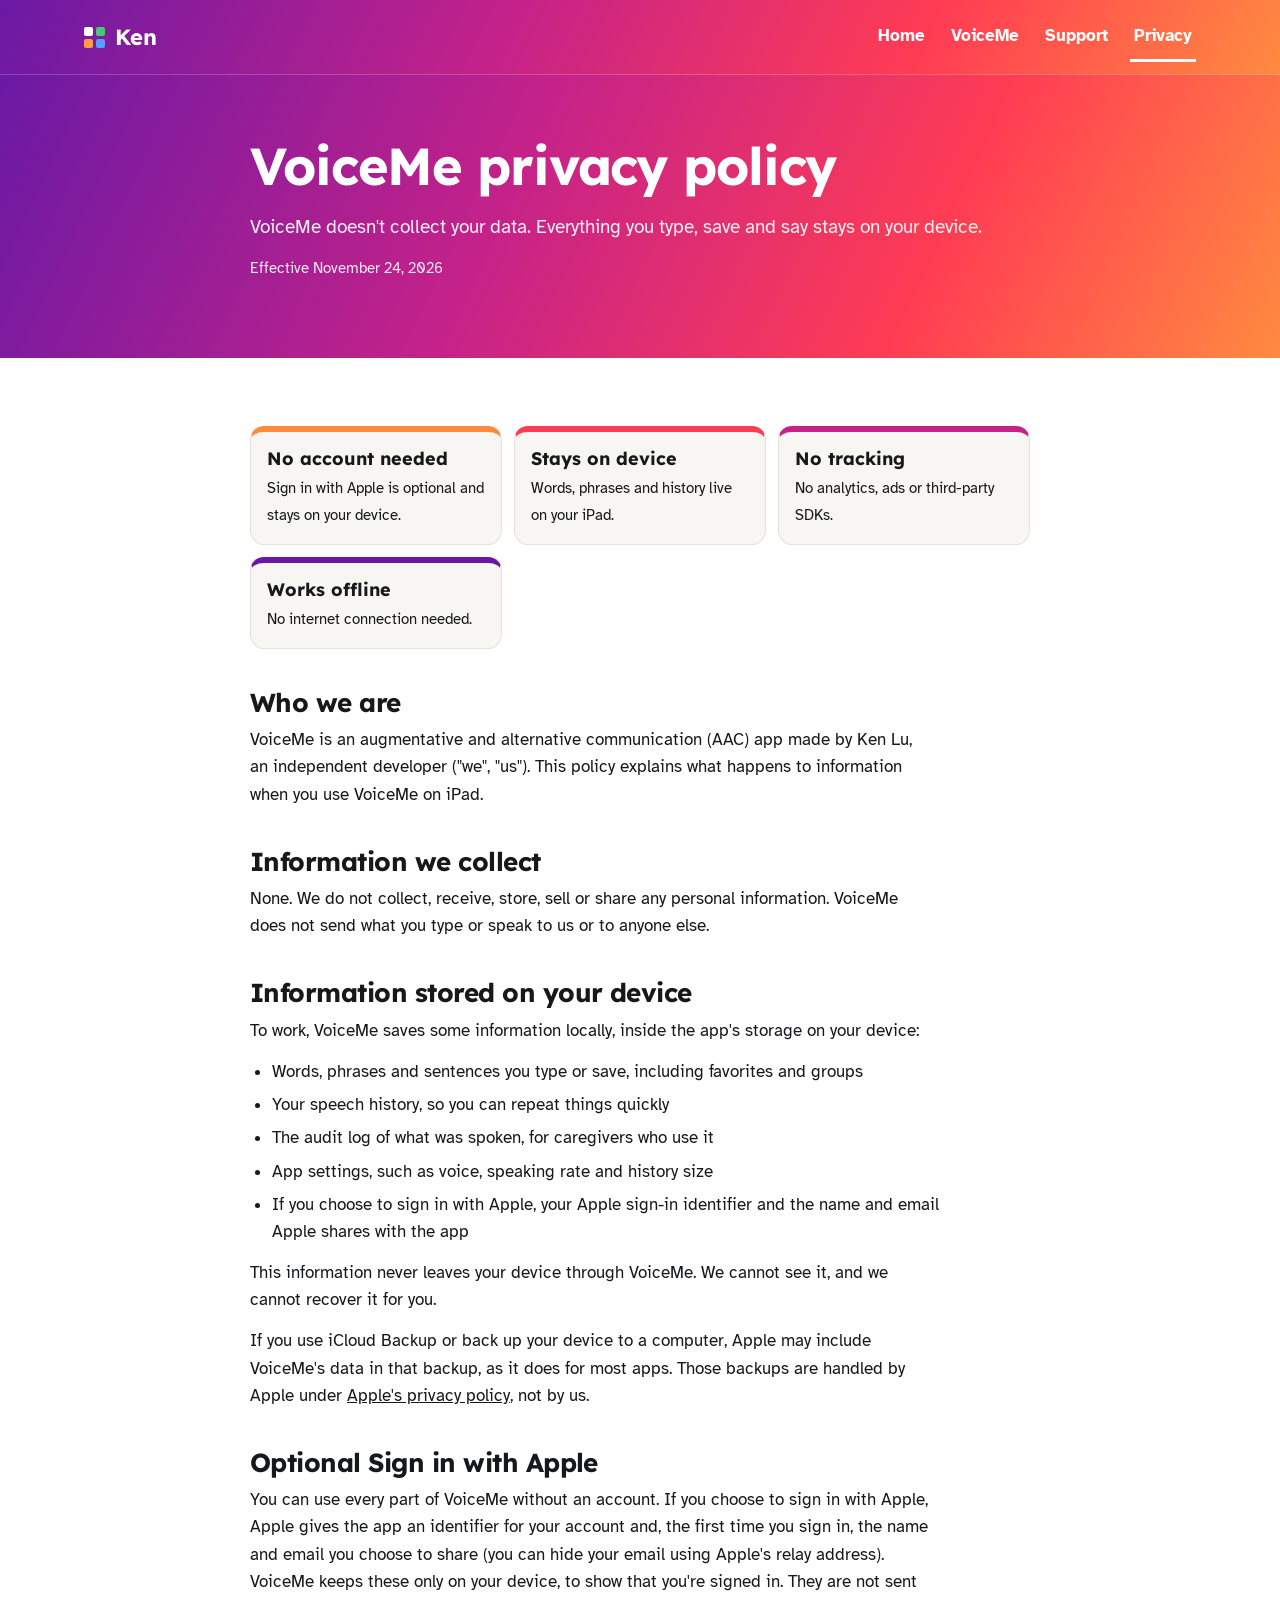
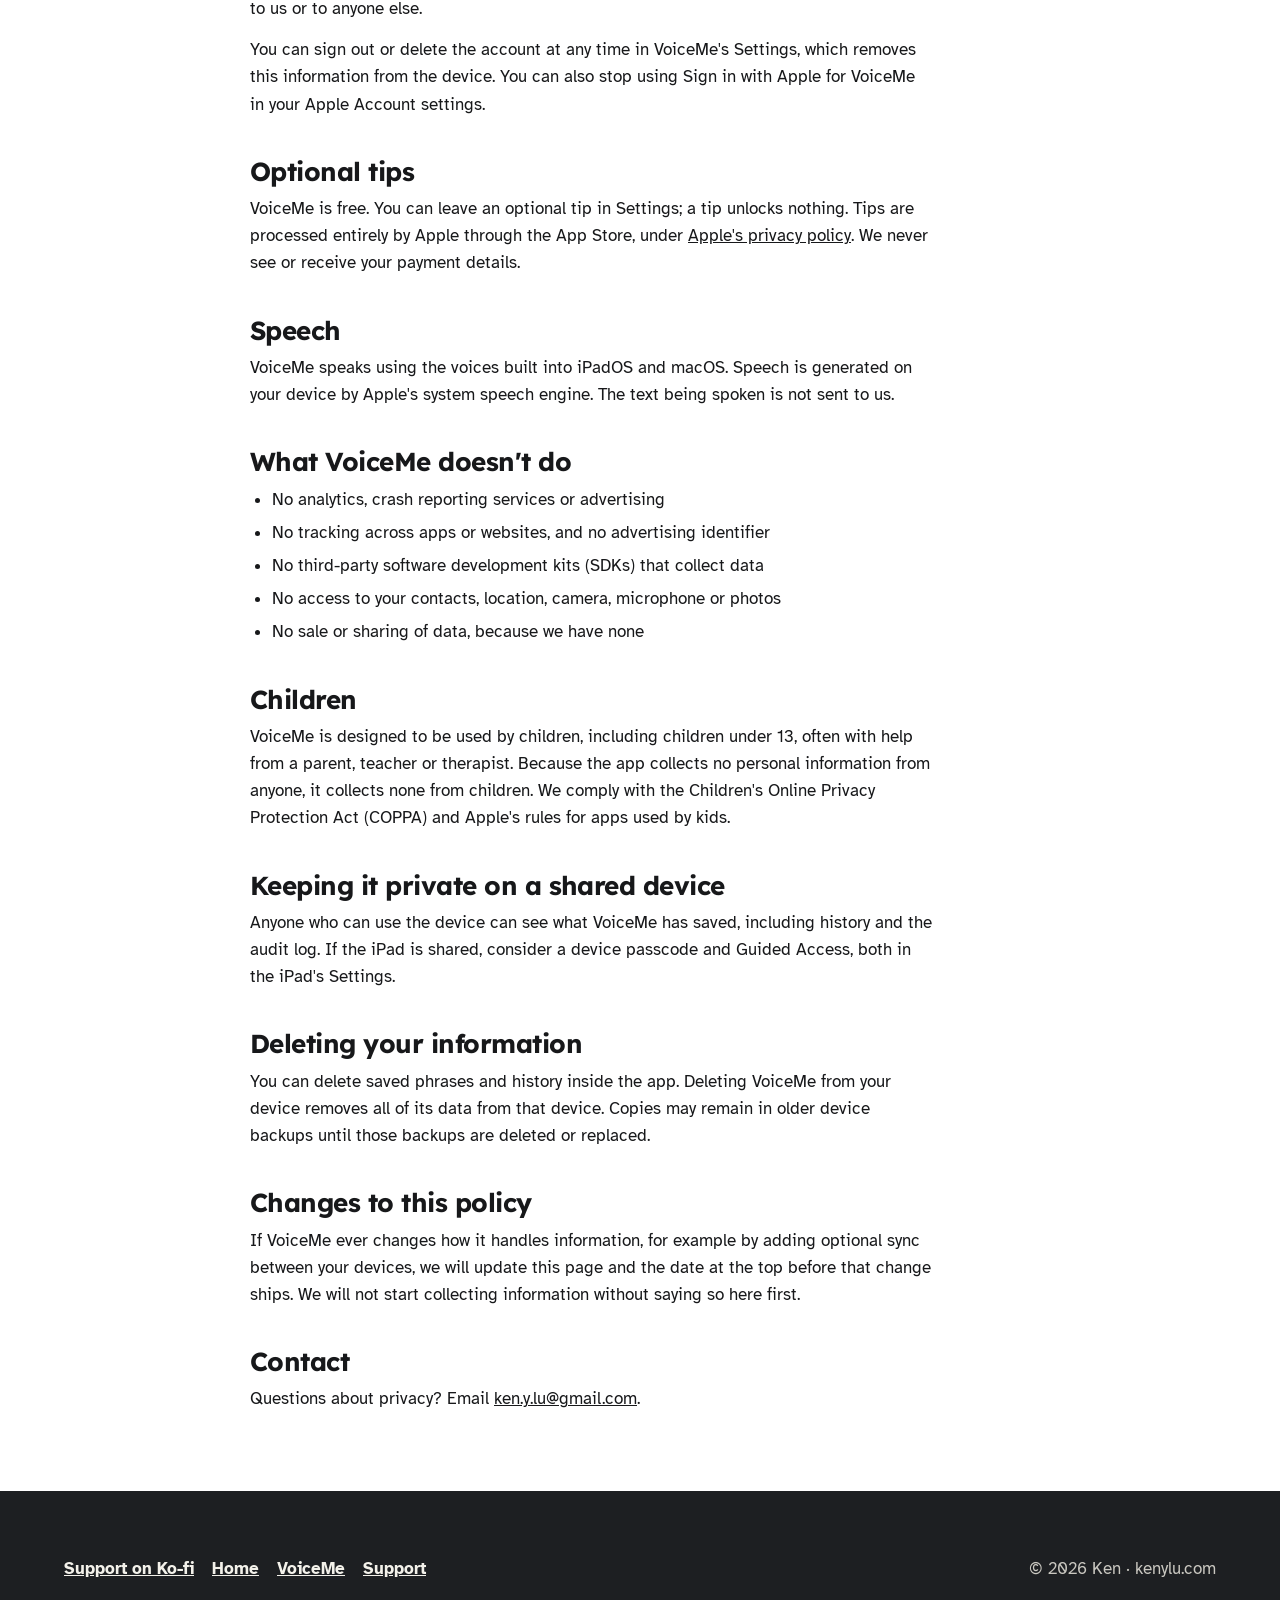
==== commit da7d0330: "Add Ko-fi support links to the VoiceMe pages Co-Authored-By: Claude Opus 5.5 <noreply@anthropic.com>" ====
--- a/voiceme/privacy/index.html
+++ b/voiceme/privacy/index.html
@@ -90,7 +90,7 @@
 
 <footer class="band" id="contact"><div class="wrap">
   <div>
-    <p class="links"><a href="/">Home</a><a href="/voiceme/">VoiceMe</a><a href="/voiceme/support/">Support</a></p>
+    <p class="links"><a href="https://ko-fi.com/voiceme">Support on Ko-fi</a><a href="/">Home</a><a href="/voiceme/">VoiceMe</a><a href="/voiceme/support/">Support</a></p>
   </div>
   <p>© 2026 Ken · kenylu.com</p>
 </div></footer>
--- a/assets/site.css
+++ b/assets/site.css
@@ -122,6 +122,7 @@
 .vm .note{opacity:.85}
 .app{display:flex;align-items:center;gap:18px}
 .appicon{width:clamp(56px,7vw,76px);height:auto;flex:none;border-radius:16px;box-shadow:0 0 0 3px rgba(255,255,255,.35),0 10px 24px -10px rgba(0,0,0,.45)}
+.vm .btn.kofi{background:linear-gradient(135deg,var(--vm2),var(--vm3));color:#fff;border-color:transparent}
 .vm .speak{background:linear-gradient(135deg,var(--vm1),var(--vm2) 45%,var(--vm3))}
 .vm .speak.on{background:var(--vm4)}
 .vm .road .done .n{background:var(--vm3);color:#fff}
